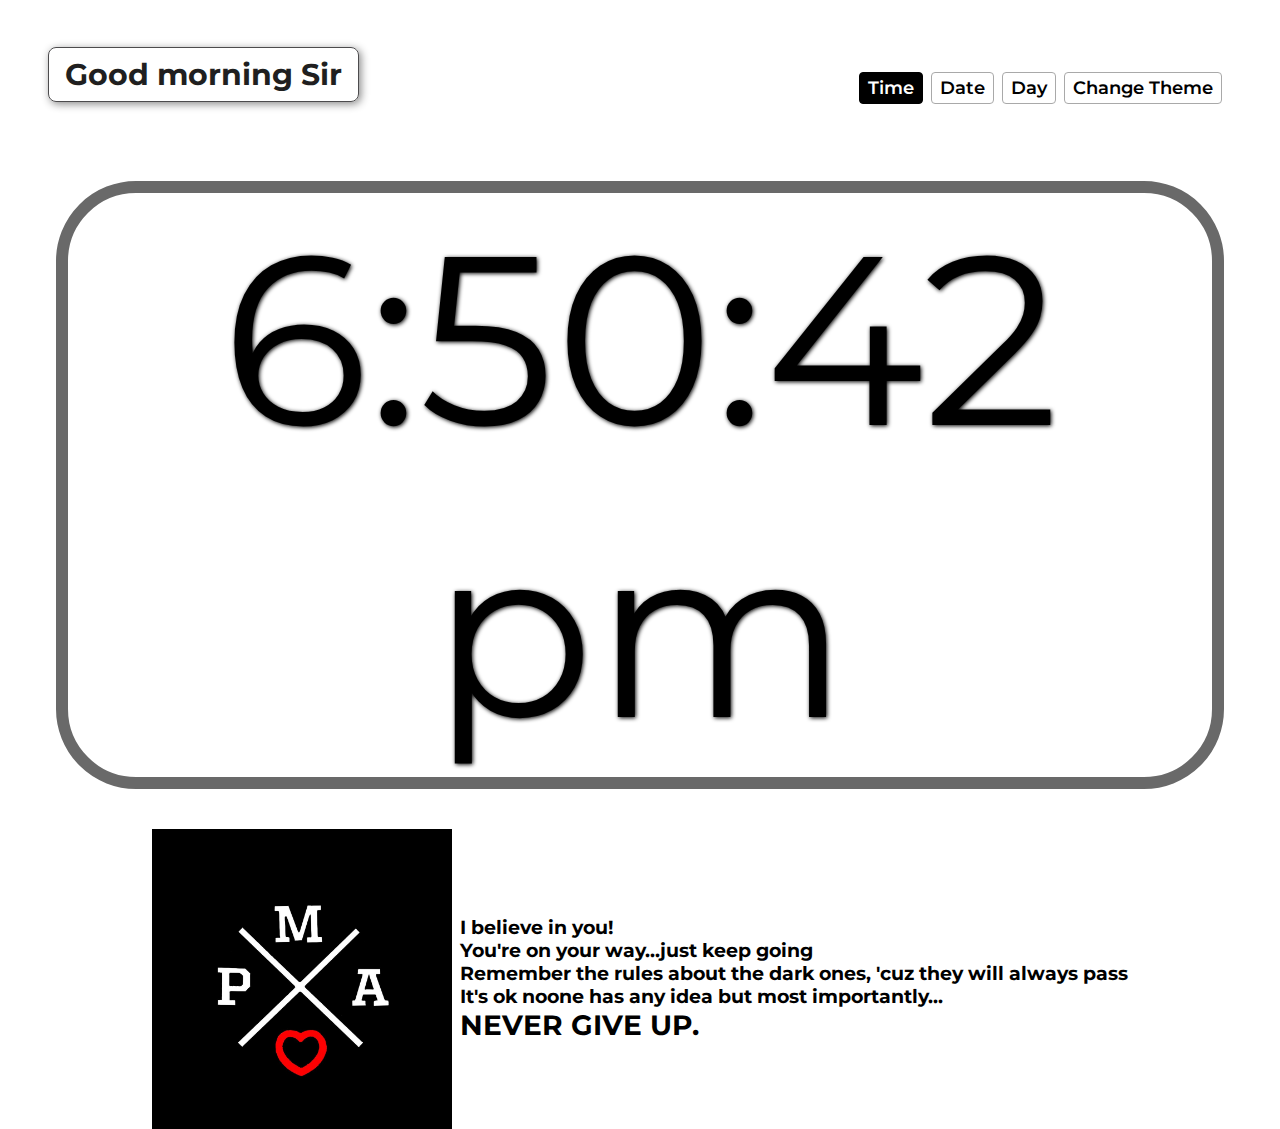
==== index.html @ 063c08c8 "Light theme done" ====
<html>
	<head>
		<meta name="viewport" content="width=device-width, initial-scale=1">
		<link href="https://fonts.googleapis.com/css2?family=Montserrat:ital,wght@0,400;0,600;0,700;1,400;1,600;1,700&display=swap" rel="stylesheet">
		<link rel="stylesheet" type="text/css" href="style.css">
		<link rel="shortcut icon" type="image/png" href="favicon.png">

		<title>Clock | Screen Saver</title>

		<script>
			/* Initialising the flag */
			function first () {
				window.element = document.getElementById('time');
				window.flag = "time";
			}

			/* Changing the flags to know what function to run */
			function changeFlagTime() {
				flag = "time";
			}
			function changeFlagDate() {
				flag = "date";
			}
			function changeFlagDay() {
				flag = "day";
			}

			/* Actual functions for calculation and showing (for time) */
			function startTime() {
				if (flag == "time") {
					var today = new Date();
					var h = today.getHours();
					var m = today.getMinutes();
					var s = today.getSeconds();
					var a = h>=12 ? 'pm' : 'am';
					h = (h % 12) || 12;
					m = checkTime(m);
					s = checkTime(s);
					document.getElementById('txt').style.fontSize = '240px';
					document.getElementById('txt').innerHTML = h + ":" + m + ":" + s + " " + a;
					var t = setTimeout(startTime, 500);
					if (element.id != "time") {
						document.getElementById('time').classList.add("active");
						document.getElementById(element.id).classList.remove("active");
						element = document.getElementById('time');
					}
				}
			}
			/* Adding 0 in front of the numbers. */ 
			function checkTime(i) {
			  if (i < 10) {i = "0" + i};
			  return i;
			}

			/* Actual functions for calculation and showing (for date) */
			function startDate() {
				if (flag == "date") {
					var today = new Date();
					var d = today.getDate();
					var month = new Array();
					month[0] = "January";
					month[1] = "February";	
					month[2] = "March";
					month[3] = "April";
					month[4] = "May";
					month[5] = "June";
					month[6] = "July";	
					month[7] = "August";
					month[8] = "September";
					month[9] = "October";
					month[10] = "November";
					month[11] = "December";
					var mon = month[today.getMonth()];
					var y = today.getFullYear();
					var monflag = today.getMonth();
					if ((monflag == 0 || monflag == 1) || monflag == 8 || (monflag == 10 || monflag == 11)) {
						document.getElementById('txt').style.fontSize = '180px';
					}
					else if (monflag == 7 || monflag == 9) {
						document.getElementById('txt').style.fontSize = '200px';
					}	
					document.getElementById('txt').innerHTML = d + " " + mon + " " + y;
					var t = setTimeout(startTime, 500);
					if (element.id != "date") {
						document.getElementById('date').classList.add("active");
						document.getElementById(element.id).classList.remove("active");
						element = document.getElementById('date');
					}
				}
			}
			/* Actual functions for calculation and showing (for date) */
			function startDay () {
				if (flag == "day") {
					var today = new Date();
					var day = new Array();
					day[0] = "Sunday";
					day[1] = "Monday";
					day[2] = "Tuesday";
					day[3] = "Wednesday";
					day[4] = "Thursday";
					day[5] = "Friday";
					day[6] = "Saturday";
					day[7] = "Sunday";
					var dae = day[today.getDay()];
					document.getElementById('txt').style.fontSize = '240px';
					document.getElementById('txt').innerHTML = dae;
					var t = setTimeout(startDay, 500);
					if (element.id != "day") {
						document.getElementById('day').classList.add("active");
						document.getElementById(element.id).classList.remove("active");
						element = document.getElementById('day');
					}			
				}
			}
		</script>
	</head>
	<body onload="first(); startTime();">
		<header>
			<div class="heading">
				<span id="greet" class="h1">Good morning Sir</span>
				<span class="right">
					<ul>
						<li id="time" class="h2 active" onclick="changeFlagTime(); startTime();">Time</li>
						<li id="date" class="h2" onclick="changeFlagDate(); startDate();">Date</li>
						<li id="day" class="h2" onclick="changeFlagDay(); startDay();">Day</li>
						<li class="h2">Change Theme</li>
					</ul>
				</span>	
			</div>
		</header>

		<div id="txt"></div>

		<div class="quote">
			<div>
				<img src="PMA.jpg" alt="Jacksepticeye's Motto" class="center">
			</div>
			<h3>I believe in you!<br>You're on your way...just keep going<br>Remember the rules about the dark ones, 'cuz they will always pass<br>It's ok noone has any idea but most importantly...<br><span class="big">NEVER GIVE UP.</span></h3>
		</div>
	</body>
</html>
---- style.css ----
/* body foundation */
body, html {
	margin: 0;
	padding: 0;
	font-family: 'Montserrat', sans-serif;
}

/* Header styling */
header .right {
	float: right;
	margin-right: 50px;
}
header ul {
	display: flex;
	list-style-type: none;
}
header ul li {
	margin-right: 8px !important;
}

/*  */
.h2 {
	font-weight: 600;
	font-size: 18px;
	border: 1px solid darkgrey;
	padding: 4px 8px;
	border-radius: 4px;
	margin-right: 4px;
}
.h2:hover {
	background-color: black;
	border: 1px solid black;
	color: white;
	cursor: pointer;
}
.active {
	background-color: black;
	border: 1px solid black;
	color: white;
	cursor: pointer;
}

.heading {
	margin: 56px 0 88px 48px;
}
.h1 {
	font-weight: bold;
	color: 	#201F20;
	border-radius: 8px;
	border: 1px solid #4C4B4D;
	padding: 8px 16px;
	font-size: 30px;
	box-shadow: 2px 2px 8px #888888;
}

#txt {
	overflow: hidden;
	font-size: 240px;
	text-align: center;
	border: 12px solid dimgray;
	margin: 0 56px 40px 56px;
	border-radius: 80px;
	text-shadow: 1px 1px 4px;
}
/* Bottom Quote part */
.center {
	height: 300px;
	width: 300px;
}
.quote-center {
	max-width: 1920px;
    margin-left: auto;
    margin-right: auto;
}
.quote {
	display: flex;
	align-items: center;
	justify-content: center;
}
h3 {
	margin-left: 8px;
}
.big {
	font-size: 28px;
	font-weight: bold;
}
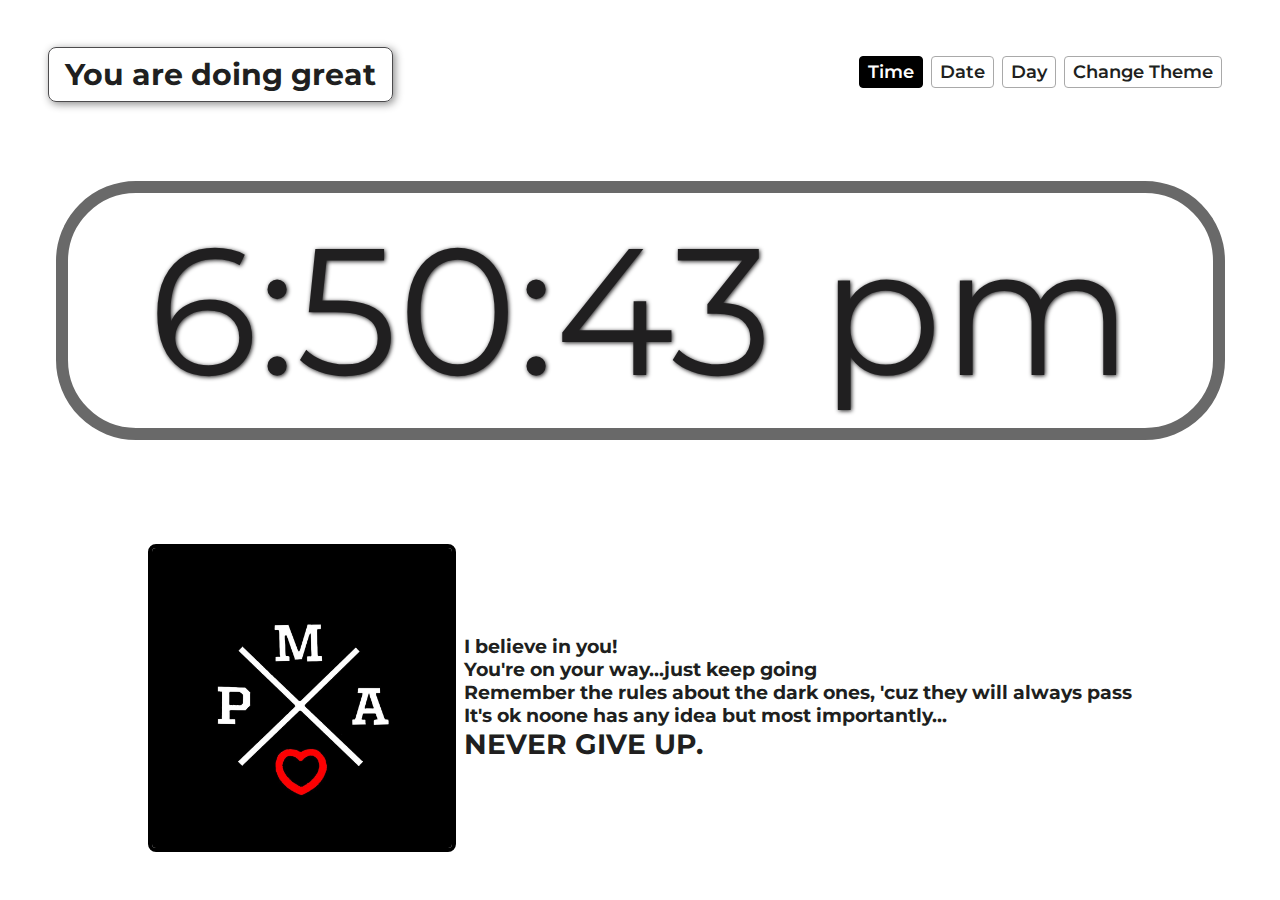
==== commit bc844fb3: "Some modifications to design" ====
--- a/index.html
+++ b/index.html
@@ -8,8 +8,53 @@
 		<title>Clock | Screen Saver</title>
 
 		<script>
+			/* Dark mode toggle */
+			function dark () {	
+				switch (theme) {
+					case "white": document.body.style.backgroundColor = "#050f1b";
+								  document.body.style.color = "lightgrey";
+								  theme = "black";
+								  break;
+					case "black": document.body.style.backgroundColor = "white";
+								  document.body.style.color = "#201F20";
+								  theme = "white";
+								  break;
+				}
+			}			
+
+			/* Greet Selector */
+			function wish() {
+				var wishtime = new Date();
+				var wh = wishtime.getHours();
+				if (wh >= 0 && wh <= 5) {
+					document.getElementById('greet').innerHTML = "U still up?";
+				}
+				else if (wh > 5 && wh <= 7) {
+					document.getElementById('greet').innerHTML = "Get some Exercise";
+				}
+				else if (wh > 7 && wh <= 9) {
+					document.getElementById('greet').innerHTML = "Good Morning Sir";
+				}
+				else if (wh > 9 && wh <= 12) {
+					document.getElementById('greet').innerHTML = "Get an Early start";
+				}
+				else if (wh >= 12 && wh <= 15) {
+					document.getElementById('greet').innerHTML = "Good Afternoon Sir";
+				}
+				else if (wh > 15 && wh <= 20) {
+					document.getElementById('greet').innerHTML = "You are doing great";
+				}
+				else if (wh > 20 && wh <= 22) {
+					document.getElementById('greet').innerHTML = "Good Day Sir";
+				}
+				else if (wh > 22 && wh < 0) {
+					document.getElementById('greet').innerHTML = "Good Night Sir";
+				}
+			}
+
 			/* Initialising the flag */
 			function first () {
+				window.theme = "white";
 				window.element = document.getElementById('time');
 				window.flag = "time";
 			}
@@ -36,7 +81,6 @@
 					h = (h % 12) || 12;
 					m = checkTime(m);
 					s = checkTime(s);
-					document.getElementById('txt').style.fontSize = '240px';
 					document.getElementById('txt').innerHTML = h + ":" + m + ":" + s + " " + a;
 					var t = setTimeout(startTime, 500);
 					if (element.id != "time") {
@@ -73,12 +117,6 @@
 					var mon = month[today.getMonth()];
 					var y = today.getFullYear();
 					var monflag = today.getMonth();
-					if ((monflag == 0 || monflag == 1) || monflag == 8 || (monflag == 10 || monflag == 11)) {
-						document.getElementById('txt').style.fontSize = '180px';
-					}
-					else if (monflag == 7 || monflag == 9) {
-						document.getElementById('txt').style.fontSize = '200px';
-					}	
 					document.getElementById('txt').innerHTML = d + " " + mon + " " + y;
 					var t = setTimeout(startTime, 500);
 					if (element.id != "date") {
@@ -102,7 +140,6 @@
 					day[6] = "Saturday";
 					day[7] = "Sunday";
 					var dae = day[today.getDay()];
-					document.getElementById('txt').style.fontSize = '240px';
 					document.getElementById('txt').innerHTML = dae;
 					var t = setTimeout(startDay, 500);
 					if (element.id != "day") {
@@ -114,22 +151,22 @@
 			}
 		</script>
 	</head>
-	<body onload="first(); startTime();">
+	<body onload="wish(); first(); startTime();">
 		<header>
 			<div class="heading">
-				<span id="greet" class="h1">Good morning Sir</span>
+				<span id="greet" class="h1"></span>
 				<span class="right">
 					<ul>
 						<li id="time" class="h2 active" onclick="changeFlagTime(); startTime();">Time</li>
 						<li id="date" class="h2" onclick="changeFlagDate(); startDate();">Date</li>
 						<li id="day" class="h2" onclick="changeFlagDay(); startDay();">Day</li>
-						<li class="h2">Change Theme</li>
+						<li class="theme" onclick="dark()">Change Theme</li>
 					</ul>
 				</span>	
 			</div>
 		</header>
 
-		<div id="txt"></div>
+		<div class="main-center"><span id="txt"></span></div>
 
 		<div class="quote">
 			<div>
--- a/style.css
+++ b/style.css
@@ -3,16 +3,20 @@
 	margin: 0;
 	padding: 0;
 	font-family: 'Montserrat', sans-serif;
+	background-color: white;
+	color: #201F20;
+	cursor: context-menu;
 }
 
 /* Header styling */
 header .right {
 	float: right;
-	margin-right: 50px;
+	margin: 0px 50px;
 }
 header ul {
 	display: flex;
 	list-style-type: none;
+	margin-top: 0px;
 }
 header ul li {
 	margin-right: 8px !important;
@@ -26,6 +30,20 @@
 	padding: 4px 8px;
 	border-radius: 4px;
 	margin-right: 4px;
+}
+.theme {
+	font-weight: 600;
+	font-size: 18px;
+	border: 1px solid darkgrey;
+	padding: 4px 8px;
+	border-radius: 4px;
+	margin-right: 4px;
+}
+.theme:hover {
+	background-color: black;
+	border: 1px solid black;
+	color: white;
+	cursor: pointer;
 }
 .h2:hover {
 	background-color: black;
@@ -41,11 +59,10 @@
 }
 
 .heading {
-	margin: 56px 0 88px 48px;
+	padding: 56px 0 88px 48px;
 }
 .h1 {
 	font-weight: bold;
-	color: 	#201F20;
 	border-radius: 8px;
 	border: 1px solid #4C4B4D;
 	padding: 8px 16px;
@@ -53,12 +70,17 @@
 	box-shadow: 2px 2px 8px #888888;
 }
 
+.main-center {
+	text-align: center;
+} 
 #txt {
+	padding: 8px 80px;
+	display: inline-block;
 	overflow: hidden;
-	font-size: 240px;
+	font-size: 180px;
 	text-align: center;
 	border: 12px solid dimgray;
-	margin: 0 56px 40px 56px;
+	margin-bottom: 56px;
 	border-radius: 80px;
 	text-shadow: 1px 1px 4px;
 }
@@ -66,6 +88,8 @@
 .center {
 	height: 300px;
 	width: 300px;
+	border: 4px solid black;
+	border-radius: 8px;
 }
 .quote-center {
 	max-width: 1920px;
@@ -76,6 +100,7 @@
 	display: flex;
 	align-items: center;
 	justify-content: center;
+	margin-top: 48px;
 }
 h3 {
 	margin-left: 8px;
